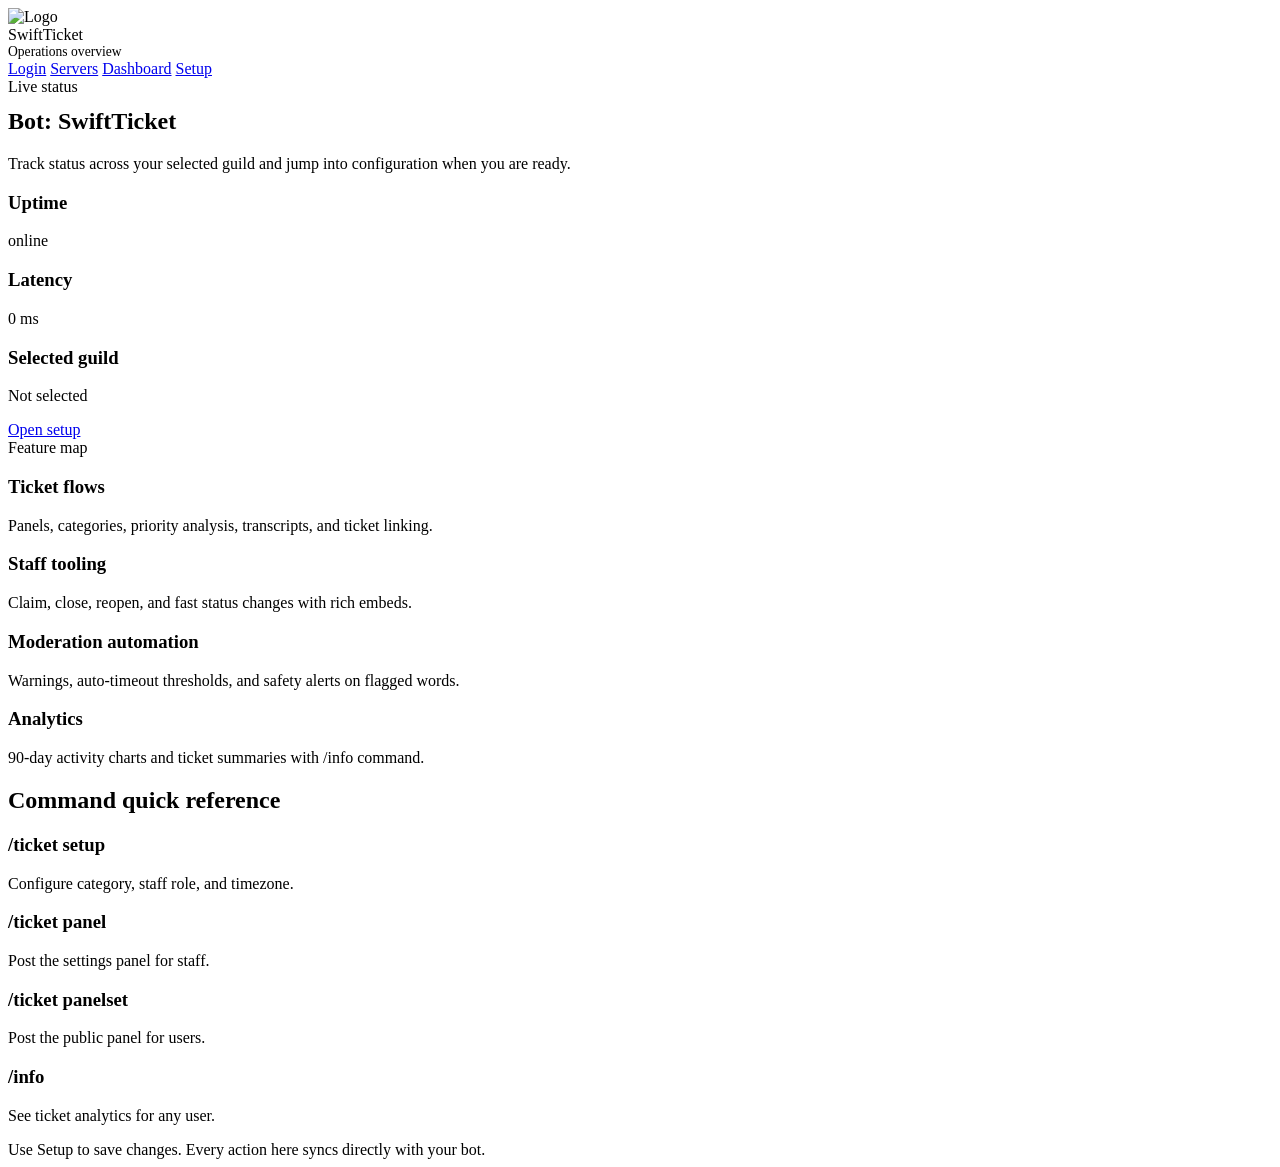
==== index.html @ 1ae091d0 "Add files via upload" ====
<!doctype html>
<html lang="en">
  <head>
    <meta charset="utf-8" />
    <meta name="viewport" content="width=device-width, initial-scale=1" />
    <title>SwiftTicket | Dashboard</title>
    <link rel="stylesheet" href="/assets/styles.css" />
  </head>
  <body data-page="dashboard">
    <div class="app">
      <nav class="nav">
        <div class="brand">
          <div class="logo"><img src="/assets/logo.svg" alt="Logo" /></div>
          <div>
            <div>SwiftTicket</div>
            <div style="color: var(--muted); font-size: 0.85rem;">Operations overview</div>
          </div>
        </div>
        <div class="nav-links">
          <a href="/login">Login</a>
          <a href="/servers">Servers</a>
          <a class="active" href="/dashboard">Dashboard</a>
          <a href="/setup">Setup</a>
        </div>
      </nav>

      <section class="hero">
        <div class="hero-card">
          <div class="badge">Live status</div>
          <h1 style="margin-top: 12px;">Bot: <span data-bot-tag>SwiftTicket</span></h1>
          <p>Track status across your selected guild and jump into configuration when you are ready.</p>
          <div class="grid" style="margin-top: 16px;">
            <div class="card">
              <h3>Uptime</h3>
              <p><span class="badge good" data-uptime>online</span></p>
            </div>
            <div class="card">
              <h3>Latency</h3>
              <p class="mono" data-latency>0 ms</p>
            </div>
            <div class="card">
              <h3>Selected guild</h3>
              <p class="mono" data-selected-guild>Not selected</p>
            </div>
          </div>
          <div class="flex" style="margin-top: 16px;">
            <a class="button" href="/setup">Open setup</a>
            <a class="button secondary" data-invite style="display: none;" href="#">Invite bot</a>
          </div>
        </div>
        <div class="hero-card">
          <div class="badge">Feature map</div>
          <div class="grid" style="margin-top: 16px;">
            <div class="card">
              <h3>Ticket flows</h3>
              <p>Panels, categories, priority analysis, transcripts, and ticket linking.</p>
            </div>
            <div class="card">
              <h3>Staff tooling</h3>
              <p>Claim, close, reopen, and fast status changes with rich embeds.</p>
            </div>
            <div class="card">
              <h3>Moderation automation</h3>
              <p>Warnings, auto-timeout thresholds, and safety alerts on flagged words.</p>
            </div>
            <div class="card">
              <h3>Analytics</h3>
              <p>90-day activity charts and ticket summaries with /info command.</p>
            </div>
          </div>
        </div>
      </section>

      <section>
        <h2 class="section-title">Command quick reference</h2>
        <div class="grid">
          <div class="card">
            <h3>/ticket setup</h3>
            <p>Configure category, staff role, and timezone.</p>
          </div>
          <div class="card">
            <h3>/ticket panel</h3>
            <p>Post the settings panel for staff.</p>
          </div>
          <div class="card">
            <h3>/ticket panelset</h3>
            <p>Post the public panel for users.</p>
          </div>
          <div class="card">
            <h3>/info</h3>
            <p>See ticket analytics for any user.</p>
          </div>
        </div>
      </section>

      <div class="footer">Use Setup to save changes. Every action here syncs directly with your bot.</div>
    </div>
    <script src="/assets/app.js"></script>
  </body>
</html>
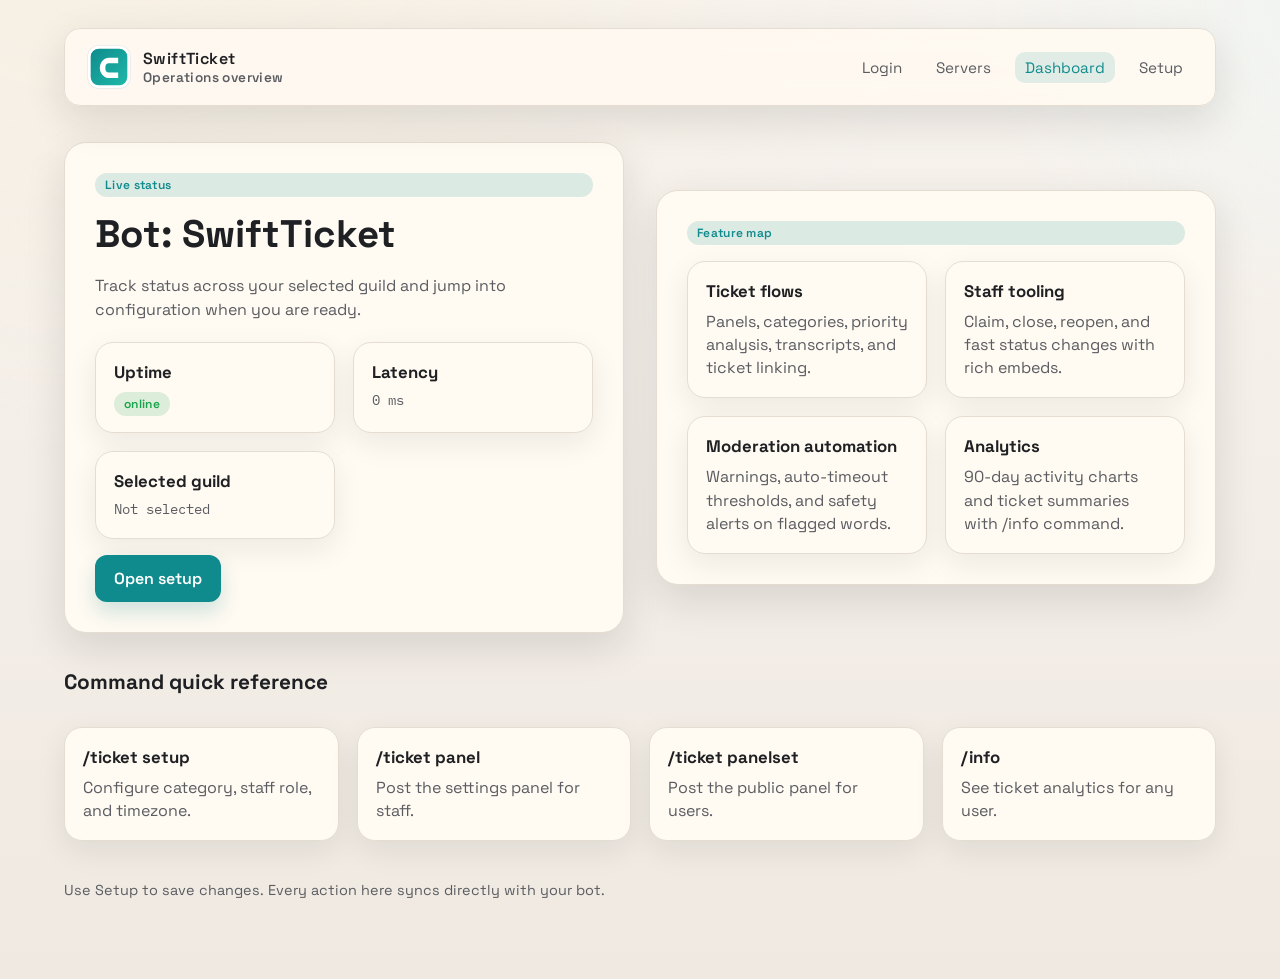
==== commit 9840a1ef: "Move dashboard to root assets for Vercel" ====
--- a/index.html
+++ b/index.html
@@ -1,101 +1,101 @@
-<!doctype html>
-<html lang="en">
-  <head>
-    <meta charset="utf-8" />
-    <meta name="viewport" content="width=device-width, initial-scale=1" />
-    <title>SwiftTicket | Dashboard</title>
-    <link rel="stylesheet" href="/assets/styles.css" />
-  </head>
-  <body data-page="dashboard">
-    <div class="app">
-      <nav class="nav">
-        <div class="brand">
-          <div class="logo"><img src="/assets/logo.svg" alt="Logo" /></div>
-          <div>
-            <div>SwiftTicket</div>
-            <div style="color: var(--muted); font-size: 0.85rem;">Operations overview</div>
-          </div>
-        </div>
-        <div class="nav-links">
-          <a href="/login">Login</a>
-          <a href="/servers">Servers</a>
-          <a class="active" href="/dashboard">Dashboard</a>
-          <a href="/setup">Setup</a>
-        </div>
-      </nav>
-
-      <section class="hero">
-        <div class="hero-card">
-          <div class="badge">Live status</div>
-          <h1 style="margin-top: 12px;">Bot: <span data-bot-tag>SwiftTicket</span></h1>
-          <p>Track status across your selected guild and jump into configuration when you are ready.</p>
-          <div class="grid" style="margin-top: 16px;">
-            <div class="card">
-              <h3>Uptime</h3>
-              <p><span class="badge good" data-uptime>online</span></p>
-            </div>
-            <div class="card">
-              <h3>Latency</h3>
-              <p class="mono" data-latency>0 ms</p>
-            </div>
-            <div class="card">
-              <h3>Selected guild</h3>
-              <p class="mono" data-selected-guild>Not selected</p>
-            </div>
-          </div>
-          <div class="flex" style="margin-top: 16px;">
-            <a class="button" href="/setup">Open setup</a>
-            <a class="button secondary" data-invite style="display: none;" href="#">Invite bot</a>
-          </div>
-        </div>
-        <div class="hero-card">
-          <div class="badge">Feature map</div>
-          <div class="grid" style="margin-top: 16px;">
-            <div class="card">
-              <h3>Ticket flows</h3>
-              <p>Panels, categories, priority analysis, transcripts, and ticket linking.</p>
-            </div>
-            <div class="card">
-              <h3>Staff tooling</h3>
-              <p>Claim, close, reopen, and fast status changes with rich embeds.</p>
-            </div>
-            <div class="card">
-              <h3>Moderation automation</h3>
-              <p>Warnings, auto-timeout thresholds, and safety alerts on flagged words.</p>
-            </div>
-            <div class="card">
-              <h3>Analytics</h3>
-              <p>90-day activity charts and ticket summaries with /info command.</p>
-            </div>
-          </div>
-        </div>
-      </section>
-
-      <section>
-        <h2 class="section-title">Command quick reference</h2>
-        <div class="grid">
-          <div class="card">
-            <h3>/ticket setup</h3>
-            <p>Configure category, staff role, and timezone.</p>
-          </div>
-          <div class="card">
-            <h3>/ticket panel</h3>
-            <p>Post the settings panel for staff.</p>
-          </div>
-          <div class="card">
-            <h3>/ticket panelset</h3>
-            <p>Post the public panel for users.</p>
-          </div>
-          <div class="card">
-            <h3>/info</h3>
-            <p>See ticket analytics for any user.</p>
-          </div>
-        </div>
-      </section>
-
-      <div class="footer">Use Setup to save changes. Every action here syncs directly with your bot.</div>
-    </div>
-    <script src="/assets/app.js"></script>
-  </body>
+<!doctype html>
+<html lang="en">
+  <head>
+    <meta charset="utf-8" />
+    <meta name="viewport" content="width=device-width, initial-scale=1" />
+    <title>SwiftTicket | Dashboard</title>
+    <link rel="stylesheet" href="/assets/styles.css" />
+  </head>
+  <body data-page="dashboard">
+    <div class="app">
+      <nav class="nav">
+        <div class="brand">
+          <div class="logo"><img src="/assets/logo.svg" alt="Logo" /></div>
+          <div>
+            <div>SwiftTicket</div>
+            <div style="color: var(--muted); font-size: 0.85rem;">Operations overview</div>
+          </div>
+        </div>
+        <div class="nav-links">
+          <a href="/login">Login</a>
+          <a href="/servers">Servers</a>
+          <a class="active" href="/dashboard">Dashboard</a>
+          <a href="/setup">Setup</a>
+        </div>
+      </nav>
+
+      <section class="hero">
+        <div class="hero-card">
+          <div class="badge">Live status</div>
+          <h1 style="margin-top: 12px;">Bot: <span data-bot-tag>SwiftTicket</span></h1>
+          <p>Track status across your selected guild and jump into configuration when you are ready.</p>
+          <div class="grid" style="margin-top: 16px;">
+            <div class="card">
+              <h3>Uptime</h3>
+              <p><span class="badge good" data-uptime>online</span></p>
+            </div>
+            <div class="card">
+              <h3>Latency</h3>
+              <p class="mono" data-latency>0 ms</p>
+            </div>
+            <div class="card">
+              <h3>Selected guild</h3>
+              <p class="mono" data-selected-guild>Not selected</p>
+            </div>
+          </div>
+          <div class="flex" style="margin-top: 16px;">
+            <a class="button" href="/setup">Open setup</a>
+            <a class="button secondary" data-invite style="display: none;" href="#">Invite bot</a>
+          </div>
+        </div>
+        <div class="hero-card">
+          <div class="badge">Feature map</div>
+          <div class="grid" style="margin-top: 16px;">
+            <div class="card">
+              <h3>Ticket flows</h3>
+              <p>Panels, categories, priority analysis, transcripts, and ticket linking.</p>
+            </div>
+            <div class="card">
+              <h3>Staff tooling</h3>
+              <p>Claim, close, reopen, and fast status changes with rich embeds.</p>
+            </div>
+            <div class="card">
+              <h3>Moderation automation</h3>
+              <p>Warnings, auto-timeout thresholds, and safety alerts on flagged words.</p>
+            </div>
+            <div class="card">
+              <h3>Analytics</h3>
+              <p>90-day activity charts and ticket summaries with /info command.</p>
+            </div>
+          </div>
+        </div>
+      </section>
+
+      <section>
+        <h2 class="section-title">Command quick reference</h2>
+        <div class="grid">
+          <div class="card">
+            <h3>/ticket setup</h3>
+            <p>Configure category, staff role, and timezone.</p>
+          </div>
+          <div class="card">
+            <h3>/ticket panel</h3>
+            <p>Post the settings panel for staff.</p>
+          </div>
+          <div class="card">
+            <h3>/ticket panelset</h3>
+            <p>Post the public panel for users.</p>
+          </div>
+          <div class="card">
+            <h3>/info</h3>
+            <p>See ticket analytics for any user.</p>
+          </div>
+        </div>
+      </section>
+
+      <div class="footer">Use Setup to save changes. Every action here syncs directly with your bot.</div>
+    </div>
+    <script src="/assets/app.js"></script>
+  </body>
 </html>
 
--- a/assets/styles.css
+++ b/assets/styles.css
@@ -0,0 +1,307 @@
+@import url('https://fonts.googleapis.com/css2?family=Space+Grotesk:wght@300;400;500;600;700&family=IBM+Plex+Mono:wght@400;500&display=swap');
+
+:root {
+  --bg: #f7f3ee;
+  --bg-2: #efe9e1;
+  --ink: #1f2023;
+  --muted: #5a5c61;
+  --card: #fffaf2;
+  --line: #e6ddd2;
+  --accent: #0f8b8d;
+  --accent-2: #f59e0b;
+  --good: #16a34a;
+  --warn: #d97706;
+  --bad: #dc2626;
+  --shadow: 0 14px 40px rgba(23, 24, 28, 0.12);
+}
+
+* {
+  box-sizing: border-box;
+}
+
+html, body {
+  margin: 0;
+  padding: 0;
+  font-family: 'Space Grotesk', system-ui, sans-serif;
+  color: var(--ink);
+  background: radial-gradient(1200px 800px at 10% -10%, #f7efe2 0%, transparent 70%),
+    radial-gradient(800px 600px at 110% 0%, #f0f5f3 0%, transparent 55%),
+    linear-gradient(180deg, var(--bg) 0%, var(--bg-2) 100%);
+  min-height: 100%;
+}
+
+body {
+  min-height: 100vh;
+}
+
+a {
+  color: inherit;
+  text-decoration: none;
+}
+
+.app {
+  max-width: 1200px;
+  margin: 0 auto;
+  padding: 28px 24px 80px;
+}
+
+.nav {
+  display: flex;
+  align-items: center;
+  justify-content: space-between;
+  padding: 16px 22px;
+  border-radius: 16px;
+  background: rgba(255, 250, 242, 0.86);
+  border: 1px solid var(--line);
+  box-shadow: var(--shadow);
+  backdrop-filter: blur(12px);
+  gap: 16px;
+}
+
+.brand {
+  display: flex;
+  align-items: center;
+  gap: 12px;
+  font-weight: 600;
+  letter-spacing: 0.4px;
+}
+
+.brand .logo {
+  width: 44px;
+  height: 44px;
+  border-radius: 12px;
+  background: #fff;
+  display: grid;
+  place-items: center;
+  box-shadow: inset 0 0 0 1px rgba(31, 32, 35, 0.08);
+  overflow: hidden;
+}
+
+.brand .logo img {
+  width: 100%;
+  height: 100%;
+  object-fit: cover;
+}
+
+.nav-links {
+  display: flex;
+  gap: 14px;
+  flex-wrap: wrap;
+  font-size: 0.95rem;
+  color: var(--muted);
+}
+
+.nav-links a {
+  padding: 6px 10px;
+  border-radius: 10px;
+}
+
+.nav-links a.active,
+.nav-links a:hover {
+  background: rgba(15, 139, 141, 0.12);
+  color: var(--accent);
+}
+
+.hero {
+  margin-top: 36px;
+  display: grid;
+  grid-template-columns: repeat(auto-fit, minmax(280px, 1fr));
+  gap: 32px;
+  align-items: center;
+}
+
+.hero-card {
+  background: var(--card);
+  border-radius: 22px;
+  padding: 30px;
+  border: 1px solid var(--line);
+  box-shadow: var(--shadow);
+}
+
+.hero h1 {
+  font-size: clamp(2rem, 3vw, 3rem);
+  margin: 0 0 16px;
+}
+
+.hero p {
+  color: var(--muted);
+  margin: 0 0 20px;
+  line-height: 1.5;
+}
+
+.button {
+  display: inline-flex;
+  align-items: center;
+  justify-content: center;
+  gap: 8px;
+  padding: 12px 18px;
+  border-radius: 12px;
+  border: 1px solid transparent;
+  background: var(--accent);
+  color: white;
+  font-weight: 600;
+  cursor: pointer;
+  transition: transform 0.15s ease, box-shadow 0.15s ease, background 0.15s ease;
+  box-shadow: 0 10px 20px rgba(15, 139, 141, 0.2);
+}
+
+.button.secondary {
+  background: transparent;
+  color: var(--accent);
+  border-color: rgba(15, 139, 141, 0.3);
+  box-shadow: none;
+}
+
+.button.ghost {
+  background: rgba(31, 32, 35, 0.05);
+  color: var(--ink);
+  border-color: rgba(31, 32, 35, 0.08);
+  box-shadow: none;
+}
+
+.button.warning {
+  background: var(--accent-2);
+  box-shadow: 0 10px 20px rgba(245, 158, 11, 0.2);
+}
+
+.button:active {
+  transform: translateY(1px);
+}
+
+.grid {
+  margin-top: 32px;
+  display: grid;
+  grid-template-columns: repeat(auto-fit, minmax(240px, 1fr));
+  gap: 18px;
+}
+
+.card {
+  background: var(--card);
+  border-radius: 18px;
+  padding: 18px;
+  border: 1px solid var(--line);
+  box-shadow: 0 10px 30px rgba(20, 20, 20, 0.08);
+}
+
+.card h3 {
+  margin: 0 0 8px;
+  font-size: 1.05rem;
+}
+
+.card p {
+  margin: 0;
+  color: var(--muted);
+  line-height: 1.45;
+}
+
+.section-title {
+  margin-top: 36px;
+  font-size: 1.3rem;
+}
+
+.badge {
+  padding: 4px 10px;
+  border-radius: 999px;
+  font-size: 0.75rem;
+  font-weight: 600;
+  letter-spacing: 0.3px;
+  background: rgba(15, 139, 141, 0.15);
+  color: var(--accent);
+}
+
+.badge.good { background: rgba(22, 163, 74, 0.15); color: var(--good); }
+.badge.warn { background: rgba(217, 119, 6, 0.15); color: var(--warn); }
+.badge.bad { background: rgba(220, 38, 38, 0.15); color: var(--bad); }
+
+.table {
+  width: 100%;
+  border-collapse: collapse;
+  margin-top: 12px;
+}
+
+.table th, .table td {
+  text-align: left;
+  padding: 12px 10px;
+  border-bottom: 1px solid var(--line);
+  font-size: 0.95rem;
+}
+
+.table th {
+  color: var(--muted);
+  font-weight: 500;
+}
+
+.form {
+  display: grid;
+  gap: 12px;
+}
+
+.form label {
+  font-weight: 500;
+  font-size: 0.95rem;
+}
+
+.input,
+.select,
+textarea {
+  width: 100%;
+  padding: 10px 12px;
+  border-radius: 12px;
+  border: 1px solid var(--line);
+  background: #fff;
+  font-size: 0.95rem;
+  font-family: 'Space Grotesk', system-ui, sans-serif;
+}
+
+textarea {
+  min-height: 90px;
+  resize: vertical;
+}
+
+.toggle {
+  display: flex;
+  align-items: center;
+  justify-content: space-between;
+  padding: 12px;
+  border-radius: 12px;
+  border: 1px solid var(--line);
+  background: #fff;
+}
+
+.toggle input {
+  width: 42px;
+  height: 22px;
+}
+
+.mono {
+  font-family: 'IBM Plex Mono', ui-monospace, SFMono-Regular, Menlo, Monaco, Consolas, monospace;
+  font-size: 0.85rem;
+}
+
+.notice {
+  padding: 10px 12px;
+  border-radius: 12px;
+  background: rgba(15, 139, 141, 0.08);
+  color: var(--accent);
+  font-size: 0.9rem;
+}
+
+.notice.error { background: rgba(220, 38, 38, 0.1); color: var(--bad); }
+.notice.warn { background: rgba(217, 119, 6, 0.1); color: var(--warn); }
+
+.footer {
+  margin-top: 40px;
+  color: var(--muted);
+  font-size: 0.9rem;
+}
+
+.flex {
+  display: flex;
+  gap: 12px;
+  flex-wrap: wrap;
+}
+
+@media (max-width: 720px) {
+  .nav { flex-direction: column; align-items: flex-start; }
+  .hero { grid-template-columns: 1fr; }
+}
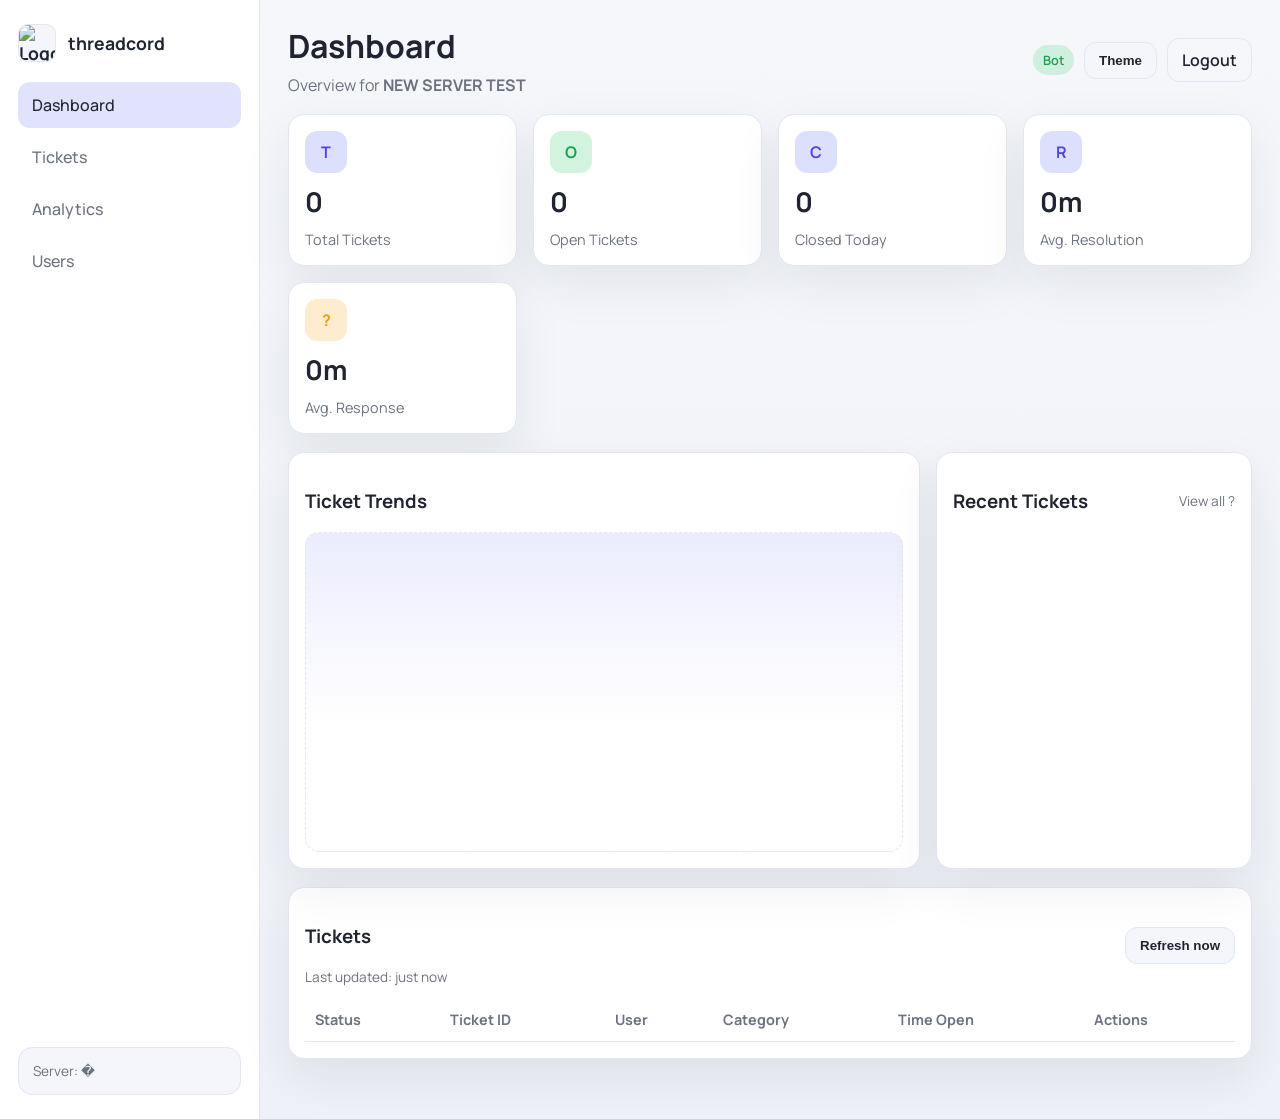
==== commit dcfe81af: "Redesign dashboard to match reference UI" ====
--- a/index.html
+++ b/index.html
@@ -1,101 +1,133 @@
-<!doctype html>
-<html lang="en">
-  <head>
-    <meta charset="utf-8" />
-    <meta name="viewport" content="width=device-width, initial-scale=1" />
-    <title>SwiftTicket | Dashboard</title>
-    <link rel="stylesheet" href="/assets/styles.css" />
-  </head>
-  <body data-page="dashboard">
-    <div class="app">
-      <nav class="nav">
-        <div class="brand">
-          <div class="logo"><img src="/assets/logo.svg" alt="Logo" /></div>
-          <div>
-            <div>SwiftTicket</div>
-            <div style="color: var(--muted); font-size: 0.85rem;">Operations overview</div>
-          </div>
-        </div>
-        <div class="nav-links">
-          <a href="/login">Login</a>
-          <a href="/servers">Servers</a>
-          <a class="active" href="/dashboard">Dashboard</a>
-          <a href="/setup">Setup</a>
-        </div>
-      </nav>
-
-      <section class="hero">
-        <div class="hero-card">
-          <div class="badge">Live status</div>
-          <h1 style="margin-top: 12px;">Bot: <span data-bot-tag>SwiftTicket</span></h1>
-          <p>Track status across your selected guild and jump into configuration when you are ready.</p>
-          <div class="grid" style="margin-top: 16px;">
-            <div class="card">
-              <h3>Uptime</h3>
-              <p><span class="badge good" data-uptime>online</span></p>
-            </div>
-            <div class="card">
-              <h3>Latency</h3>
-              <p class="mono" data-latency>0 ms</p>
-            </div>
-            <div class="card">
-              <h3>Selected guild</h3>
-              <p class="mono" data-selected-guild>Not selected</p>
-            </div>
-          </div>
-          <div class="flex" style="margin-top: 16px;">
-            <a class="button" href="/setup">Open setup</a>
-            <a class="button secondary" data-invite style="display: none;" href="#">Invite bot</a>
-          </div>
-        </div>
-        <div class="hero-card">
-          <div class="badge">Feature map</div>
-          <div class="grid" style="margin-top: 16px;">
-            <div class="card">
-              <h3>Ticket flows</h3>
-              <p>Panels, categories, priority analysis, transcripts, and ticket linking.</p>
-            </div>
-            <div class="card">
-              <h3>Staff tooling</h3>
-              <p>Claim, close, reopen, and fast status changes with rich embeds.</p>
-            </div>
-            <div class="card">
-              <h3>Moderation automation</h3>
-              <p>Warnings, auto-timeout thresholds, and safety alerts on flagged words.</p>
-            </div>
-            <div class="card">
-              <h3>Analytics</h3>
-              <p>90-day activity charts and ticket summaries with /info command.</p>
-            </div>
-          </div>
-        </div>
-      </section>
-
-      <section>
-        <h2 class="section-title">Command quick reference</h2>
-        <div class="grid">
-          <div class="card">
-            <h3>/ticket setup</h3>
-            <p>Configure category, staff role, and timezone.</p>
-          </div>
-          <div class="card">
-            <h3>/ticket panel</h3>
-            <p>Post the settings panel for staff.</p>
-          </div>
-          <div class="card">
-            <h3>/ticket panelset</h3>
-            <p>Post the public panel for users.</p>
-          </div>
-          <div class="card">
-            <h3>/info</h3>
-            <p>See ticket analytics for any user.</p>
-          </div>
-        </div>
-      </section>
-
-      <div class="footer">Use Setup to save changes. Every action here syncs directly with your bot.</div>
-    </div>
-    <script src="/assets/app.js"></script>
-  </body>
+<!doctype html>
+<html lang="en">
+  <head>
+    <meta charset="utf-8" />
+    <meta name="viewport" content="width=device-width, initial-scale=1" />
+    <title>SwiftTicket | Dashboard</title>
+    <link rel="stylesheet" href="/assets/styles.css" />
+  </head>
+  <body data-page="dashboard">
+    <div class="shell">
+      <aside class="sidebar">
+        <div class="brand">
+          <div class="logo"><img src="/assets/logo.svg" alt="Logo" /></div>
+          <div>threadcord</div>
+        </div>
+        <nav class="side-nav">
+          <a class="nav-item active" href="/dashboard">Dashboard</a>
+          <a class="nav-item" href="/servers">Tickets</a>
+          <a class="nav-item" href="/setup">Analytics</a>
+          <a class="nav-item" href="/setup">Users</a>
+        </nav>
+        <div class="side-footer">
+          Server: <span data-selected-guild>�</span>
+        </div>
+      </aside>
+      <main class="content">
+        <header class="topbar">
+          <div>
+            <h1>Dashboard</h1>
+            <p>Overview for <strong data-selected-guild>NEW SERVER TEST</strong></p>
+          </div>
+          <div class="top-actions">
+            <span class="pill">Bot</span>
+            <button class="btn ghost" data-theme-toggle>Theme</button>
+            <a class="btn secondary" href="/login">Logout</a>
+          </div>
+        </header>
+
+        <section class="cards">
+          <div class="card">
+            <div class="icon">T</div>
+            <div class="value" data-total>0</div>
+            <div class="label">Total Tickets</div>
+          </div>
+          <div class="card">
+            <div class="icon" style="background: rgba(34,197,94,0.2); color: var(--accent-2);">O</div>
+            <div class="value" data-open>0</div>
+            <div class="label">Open Tickets</div>
+          </div>
+          <div class="card">
+            <div class="icon">C</div>
+            <div class="value" data-closed>0</div>
+            <div class="label">Closed Today</div>
+          </div>
+          <div class="card">
+            <div class="icon">R</div>
+            <div class="value" data-avg-resolution>0m</div>
+            <div class="label">Avg. Resolution</div>
+          </div>
+          <div class="card">
+            <div class="icon" style="background: rgba(245,158,11,0.2); color: var(--warning);">?</div>
+            <div class="value" data-avg-response>0m</div>
+            <div class="label">Avg. Response</div>
+          </div>
+        </section>
+
+        <section class="grid-two">
+          <div class="panel">
+            <h3>Ticket Trends</h3>
+            <div class="chart"></div>
+          </div>
+          <div class="panel">
+            <div style="display:flex;justify-content:space-between;align-items:center;">
+              <h3>Recent Tickets</h3>
+              <a class="small" href="/setup">View all ?</a>
+            </div>
+            <div class="list" data-recent-list></div>
+          </div>
+        </section>
+
+        <section class="panel" style="margin-top: 18px;">
+          <div style="display:flex;justify-content:space-between;align-items:center;">
+            <div>
+              <h3>Tickets</h3>
+              <div class="small">Last updated: <span data-last-updated>just now</span></div>
+            </div>
+            <div class="top-actions">
+              <button class="btn ghost" data-refresh-table>Refresh now</button>
+            </div>
+          </div>
+          <div style="margin-top: 12px;">
+            <table class="table" data-ticket-table>
+              <thead>
+                <tr>
+                  <th>Status</th>
+                  <th>Ticket ID</th>
+                  <th>User</th>
+                  <th>Category</th>
+                  <th>Time Open</th>
+                  <th>Actions</th>
+                </tr>
+              </thead>
+              <tbody></tbody>
+            </table>
+          </div>
+        </section>
+      </main>
+    </div>
+
+    <div class="modal" data-ticket-modal>
+      <div class="modal-card">
+        <div style="display:flex;justify-content:space-between;align-items:center;">
+          <div>
+            <div style="font-weight:700;" data-modal-title>TK-000000</div>
+            <div class="small" data-modal-status>open</div>
+          </div>
+          <button class="btn ghost" data-modal-close>Close</button>
+        </div>
+        <div style="margin-top: 12px; display:grid; gap: 10px;">
+          <div class="small">User: <span data-modal-user>�</span></div>
+          <div class="small">Created: <span data-modal-created>�</span></div>
+          <div class="small">Category: <span data-modal-category>�</span></div>
+          <div>
+            <div style="font-weight:600; margin-bottom:6px;">Initial Message</div>
+            <div class="panel" style="padding: 12px;" data-modal-message>�</div>
+          </div>
+        </div>
+      </div>
+    </div>
+
+    <script src="/assets/app.js"></script>
+  </body>
 </html>
-
--- a/assets/styles.css
+++ b/assets/styles.css
@@ -1,307 +1,304 @@
-@import url('https://fonts.googleapis.com/css2?family=Space+Grotesk:wght@300;400;500;600;700&family=IBM+Plex+Mono:wght@400;500&display=swap');
+@import url('https://fonts.googleapis.com/css2?family=Manrope:wght@300;400;500;600;700&display=swap');
 
 :root {
-  --bg: #f7f3ee;
-  --bg-2: #efe9e1;
-  --ink: #1f2023;
-  --muted: #5a5c61;
-  --card: #fffaf2;
-  --line: #e6ddd2;
-  --accent: #0f8b8d;
-  --accent-2: #f59e0b;
-  --good: #16a34a;
-  --warn: #d97706;
-  --bad: #dc2626;
-  --shadow: 0 14px 40px rgba(23, 24, 28, 0.12);
-}
-
-* {
-  box-sizing: border-box;
-}
+  color-scheme: dark;
+  --bg: #1c1f27;
+  --bg-2: #20232b;
+  --surface: #262a33;
+  --surface-2: #2b303b;
+  --line: #303544;
+  --text: #f4f6fb;
+  --muted: #a3abbb;
+  --accent: #5865f2;
+  --accent-2: #22c55e;
+  --warning: #f59e0b;
+  --danger: #ef4444;
+  --shadow: 0 18px 50px rgba(0,0,0,0.45);
+}
+
+[data-theme="light"] {
+  color-scheme: light;
+  --bg: #f5f7fb;
+  --bg-2: #eef1f7;
+  --surface: #ffffff;
+  --surface-2: #f4f6fb;
+  --line: #e1e6f2;
+  --text: #1f2430;
+  --muted: #6b7280;
+  --accent: #4f46e5;
+  --accent-2: #16a34a;
+  --warning: #f59e0b;
+  --danger: #ef4444;
+  --shadow: 0 18px 50px rgba(31,36,48,0.08);
+}
+
+* { box-sizing: border-box; }
 
 html, body {
   margin: 0;
   padding: 0;
-  font-family: 'Space Grotesk', system-ui, sans-serif;
-  color: var(--ink);
-  background: radial-gradient(1200px 800px at 10% -10%, #f7efe2 0%, transparent 70%),
-    radial-gradient(800px 600px at 110% 0%, #f0f5f3 0%, transparent 55%),
-    linear-gradient(180deg, var(--bg) 0%, var(--bg-2) 100%);
-  min-height: 100%;
-}
-
-body {
+  font-family: 'Manrope', system-ui, sans-serif;
+  background: linear-gradient(180deg, var(--bg), var(--bg-2));
+  color: var(--text);
   min-height: 100vh;
 }
 
-a {
-  color: inherit;
-  text-decoration: none;
-}
-
-.app {
-  max-width: 1200px;
-  margin: 0 auto;
-  padding: 28px 24px 80px;
-}
-
-.nav {
+a { color: inherit; text-decoration: none; }
+
+.shell {
+  display: grid;
+  grid-template-columns: 260px 1fr;
+  min-height: 100vh;
+}
+
+.sidebar {
+  background: var(--surface);
+  border-right: 1px solid var(--line);
+  padding: 24px 18px;
+  display: flex;
+  flex-direction: column;
+  gap: 20px;
+}
+
+.brand {
+  display: flex;
+  align-items: center;
+  gap: 12px;
+  font-weight: 700;
+  font-size: 1.1rem;
+}
+
+.brand .logo {
+  width: 38px;
+  height: 38px;
+  border-radius: 10px;
+  overflow: hidden;
+  border: 1px solid var(--line);
+  background: var(--surface-2);
+}
+
+.brand .logo img { width: 100%; height: 100%; object-fit: cover; }
+
+.side-nav { display: grid; gap: 6px; }
+
+.nav-item {
+  display: flex;
+  align-items: center;
+  gap: 12px;
+  padding: 12px 14px;
+  border-radius: 12px;
+  color: var(--muted);
+  font-weight: 500;
+}
+
+.nav-item.active,
+.nav-item:hover {
+  background: rgba(88, 101, 242, 0.18);
+  color: var(--text);
+}
+
+.side-footer {
+  margin-top: auto;
+  padding: 14px;
+  border-radius: 14px;
+  background: var(--surface-2);
+  border: 1px solid var(--line);
+  color: var(--muted);
+  font-size: 0.85rem;
+}
+
+.content { padding: 24px 28px 60px; }
+
+.topbar {
   display: flex;
   align-items: center;
   justify-content: space-between;
-  padding: 16px 22px;
-  border-radius: 16px;
-  background: rgba(255, 250, 242, 0.86);
-  border: 1px solid var(--line);
-  box-shadow: var(--shadow);
-  backdrop-filter: blur(12px);
-  gap: 16px;
-}
-
-.brand {
-  display: flex;
-  align-items: center;
-  gap: 12px;
-  font-weight: 600;
-  letter-spacing: 0.4px;
-}
-
-.brand .logo {
-  width: 44px;
-  height: 44px;
-  border-radius: 12px;
-  background: #fff;
-  display: grid;
-  place-items: center;
-  box-shadow: inset 0 0 0 1px rgba(31, 32, 35, 0.08);
-  overflow: hidden;
-}
-
-.brand .logo img {
-  width: 100%;
-  height: 100%;
-  object-fit: cover;
-}
-
-.nav-links {
-  display: flex;
-  gap: 14px;
-  flex-wrap: wrap;
-  font-size: 0.95rem;
-  color: var(--muted);
-}
-
-.nav-links a {
-  padding: 6px 10px;
-  border-radius: 10px;
-}
-
-.nav-links a.active,
-.nav-links a:hover {
-  background: rgba(15, 139, 141, 0.12);
-  color: var(--accent);
-}
-
-.hero {
-  margin-top: 36px;
-  display: grid;
-  grid-template-columns: repeat(auto-fit, minmax(280px, 1fr));
-  gap: 32px;
-  align-items: center;
-}
-
-.hero-card {
-  background: var(--card);
-  border-radius: 22px;
-  padding: 30px;
-  border: 1px solid var(--line);
-  box-shadow: var(--shadow);
-}
-
-.hero h1 {
-  font-size: clamp(2rem, 3vw, 3rem);
-  margin: 0 0 16px;
-}
-
-.hero p {
-  color: var(--muted);
-  margin: 0 0 20px;
-  line-height: 1.5;
-}
-
-.button {
+  gap: 20px;
+  margin-bottom: 18px;
+}
+
+.topbar h1 { margin: 0; font-size: 2rem; }
+
+.topbar p { margin: 6px 0 0; color: var(--muted); }
+
+.top-actions { display: flex; align-items: center; gap: 10px; }
+
+.btn {
   display: inline-flex;
   align-items: center;
-  justify-content: center;
   gap: 8px;
-  padding: 12px 18px;
+  padding: 10px 14px;
   border-radius: 12px;
   border: 1px solid transparent;
   background: var(--accent);
   color: white;
   font-weight: 600;
   cursor: pointer;
-  transition: transform 0.15s ease, box-shadow 0.15s ease, background 0.15s ease;
-  box-shadow: 0 10px 20px rgba(15, 139, 141, 0.2);
-}
-
-.button.secondary {
+  box-shadow: 0 10px 24px rgba(88, 101, 242, 0.25);
+}
+
+.btn.secondary {
   background: transparent;
+  border-color: var(--line);
+  color: var(--text);
+  box-shadow: none;
+}
+
+.btn.ghost {
+  background: var(--surface-2);
+  border-color: var(--line);
+  color: var(--text);
+  box-shadow: none;
+}
+
+.pill {
+  padding: 6px 10px;
+  border-radius: 999px;
+  background: rgba(34, 197, 94, 0.18);
+  color: var(--accent-2);
+  font-size: 0.8rem;
+  font-weight: 600;
+}
+
+.cards {
+  display: grid;
+  grid-template-columns: repeat(auto-fit, minmax(220px, 1fr));
+  gap: 16px;
+}
+
+.card {
+  background: var(--surface);
+  border: 1px solid var(--line);
+  border-radius: 16px;
+  padding: 16px;
+  box-shadow: var(--shadow);
+  display: grid;
+  gap: 10px;
+}
+
+.card .icon {
+  width: 42px;
+  height: 42px;
+  border-radius: 12px;
+  display: grid;
+  place-items: center;
+  background: rgba(88, 101, 242, 0.2);
   color: var(--accent);
-  border-color: rgba(15, 139, 141, 0.3);
-  box-shadow: none;
-}
-
-.button.ghost {
-  background: rgba(31, 32, 35, 0.05);
-  color: var(--ink);
-  border-color: rgba(31, 32, 35, 0.08);
-  box-shadow: none;
-}
-
-.button.warning {
-  background: var(--accent-2);
-  box-shadow: 0 10px 20px rgba(245, 158, 11, 0.2);
-}
-
-.button:active {
-  transform: translateY(1px);
-}
-
-.grid {
-  margin-top: 32px;
-  display: grid;
-  grid-template-columns: repeat(auto-fit, minmax(240px, 1fr));
-  gap: 18px;
-}
-
-.card {
-  background: var(--card);
-  border-radius: 18px;
-  padding: 18px;
-  border: 1px solid var(--line);
-  box-shadow: 0 10px 30px rgba(20, 20, 20, 0.08);
-}
-
-.card h3 {
-  margin: 0 0 8px;
-  font-size: 1.05rem;
-}
-
-.card p {
-  margin: 0;
-  color: var(--muted);
-  line-height: 1.45;
-}
-
-.section-title {
-  margin-top: 36px;
-  font-size: 1.3rem;
-}
-
-.badge {
+  font-weight: 700;
+}
+
+.card .value { font-size: 1.7rem; font-weight: 700; }
+
+.card .label { color: var(--muted); font-size: 0.9rem; }
+
+.grid-two {
+  margin-top: 18px;
+  display: grid;
+  grid-template-columns: 2fr 1fr;
+  gap: 16px;
+}
+
+.panel {
+  background: var(--surface);
+  border: 1px solid var(--line);
+  border-radius: 16px;
+  padding: 16px;
+  box-shadow: var(--shadow);
+}
+
+.chart {
+  height: 320px;
+  border-radius: 14px;
+  border: 1px dashed var(--line);
+  background: linear-gradient(180deg, rgba(88,101,242,0.12), transparent 60%);
+}
+
+.list { display: grid; gap: 10px; }
+
+.list-item {
+  display: flex;
+  justify-content: space-between;
+  align-items: center;
+  padding: 12px;
+  background: var(--surface-2);
+  border: 1px solid var(--line);
+  border-radius: 12px;
+}
+
+.status {
   padding: 4px 10px;
   border-radius: 999px;
   font-size: 0.75rem;
   font-weight: 600;
-  letter-spacing: 0.3px;
-  background: rgba(15, 139, 141, 0.15);
-  color: var(--accent);
-}
-
-.badge.good { background: rgba(22, 163, 74, 0.15); color: var(--good); }
-.badge.warn { background: rgba(217, 119, 6, 0.15); color: var(--warn); }
-.badge.bad { background: rgba(220, 38, 38, 0.15); color: var(--bad); }
+}
+
+.status.open { background: rgba(34,197,94,0.2); color: var(--accent-2); }
+.status.closed { background: rgba(88,101,242,0.2); color: var(--accent); }
+.status.claimed { background: rgba(245,158,11,0.2); color: var(--warning); }
 
 .table {
   width: 100%;
   border-collapse: collapse;
-  margin-top: 12px;
 }
 
 .table th, .table td {
   text-align: left;
   padding: 12px 10px;
   border-bottom: 1px solid var(--line);
-  font-size: 0.95rem;
-}
-
-.table th {
-  color: var(--muted);
-  font-weight: 500;
-}
-
-.form {
-  display: grid;
-  gap: 12px;
-}
-
-.form label {
-  font-weight: 500;
-  font-size: 0.95rem;
-}
-
-.input,
-.select,
-textarea {
-  width: 100%;
-  padding: 10px 12px;
-  border-radius: 12px;
-  border: 1px solid var(--line);
-  background: #fff;
-  font-size: 0.95rem;
-  font-family: 'Space Grotesk', system-ui, sans-serif;
-}
-
-textarea {
-  min-height: 90px;
-  resize: vertical;
-}
-
-.toggle {
-  display: flex;
-  align-items: center;
-  justify-content: space-between;
-  padding: 12px;
-  border-radius: 12px;
-  border: 1px solid var(--line);
-  background: #fff;
-}
-
-.toggle input {
-  width: 42px;
-  height: 22px;
-}
-
-.mono {
-  font-family: 'IBM Plex Mono', ui-monospace, SFMono-Regular, Menlo, Monaco, Consolas, monospace;
-  font-size: 0.85rem;
-}
-
-.notice {
-  padding: 10px 12px;
-  border-radius: 12px;
-  background: rgba(15, 139, 141, 0.08);
-  color: var(--accent);
-  font-size: 0.9rem;
-}
-
-.notice.error { background: rgba(220, 38, 38, 0.1); color: var(--bad); }
-.notice.warn { background: rgba(217, 119, 6, 0.1); color: var(--warn); }
-
-.footer {
-  margin-top: 40px;
   color: var(--muted);
   font-size: 0.9rem;
 }
 
-.flex {
-  display: flex;
-  gap: 12px;
-  flex-wrap: wrap;
-}
-
-@media (max-width: 720px) {
-  .nav { flex-direction: column; align-items: flex-start; }
-  .hero { grid-template-columns: 1fr; }
-}
+.table td { color: var(--text); }
+
+.badge { padding: 4px 8px; border-radius: 999px; font-size: 0.75rem; }
+
+.auth-layout {
+  min-height: 100vh;
+  display: grid;
+  grid-template-columns: repeat(auto-fit, minmax(320px, 1fr));
+}
+
+.auth-hero { padding: 60px; display: grid; gap: 16px; align-content: center; }
+
+.auth-card { padding: 60px; display: grid; place-items: center; }
+
+.auth-panel {
+  width: 100%;
+  max-width: 420px;
+  background: var(--surface);
+  border-radius: 18px;
+  border: 1px solid var(--line);
+  padding: 32px;
+  display: grid;
+  gap: 14px;
+  box-shadow: var(--shadow);
+}
+
+.modal {
+  position: fixed;
+  inset: 0;
+  display: none;
+  align-items: center;
+  justify-content: center;
+  background: rgba(0,0,0,0.55);
+}
+
+.modal.open { display: flex; }
+
+.modal-card {
+  width: min(560px, 90vw);
+  background: var(--surface);
+  border: 1px solid var(--line);
+  border-radius: 16px;
+  padding: 20px;
+}
+
+.mono { font-family: ui-monospace, SFMono-Regular, Menlo, Monaco, Consolas, monospace; font-size: 0.85rem; }
+
+.small { font-size: 0.85rem; color: var(--muted); }
+
+@media (max-width: 1000px) {
+  .shell { grid-template-columns: 1fr; }
+  .grid-two { grid-template-columns: 1fr; }
+}
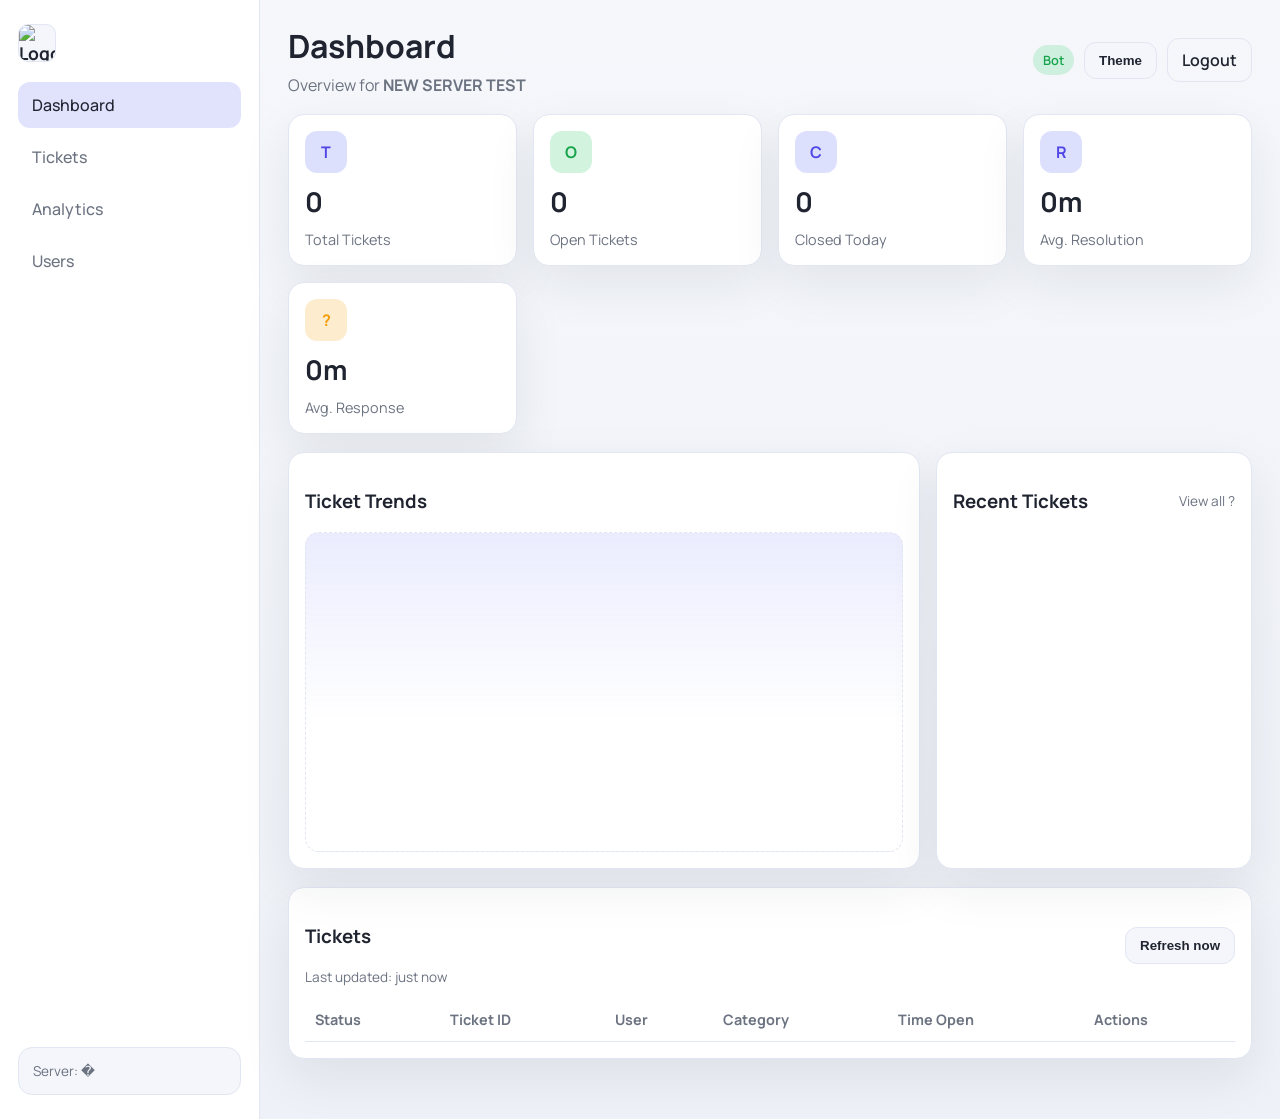
==== commit ff0e4dc5: "Update root index.html" ====
--- a/index.html
+++ b/index.html
@@ -11,7 +11,7 @@
       <aside class="sidebar">
         <div class="brand">
           <div class="logo"><img src="/assets/logo.svg" alt="Logo" /></div>
-          <div>threadcord</div>
+          <div><Swirft-Ticket></Swirft-Ticket></div>
         </div>
         <nav class="side-nav">
           <a class="nav-item active" href="/dashboard">Dashboard</a>
@@ -130,4 +130,4 @@
 
     <script src="/assets/app.js"></script>
   </body>
-</html>
+</html>
